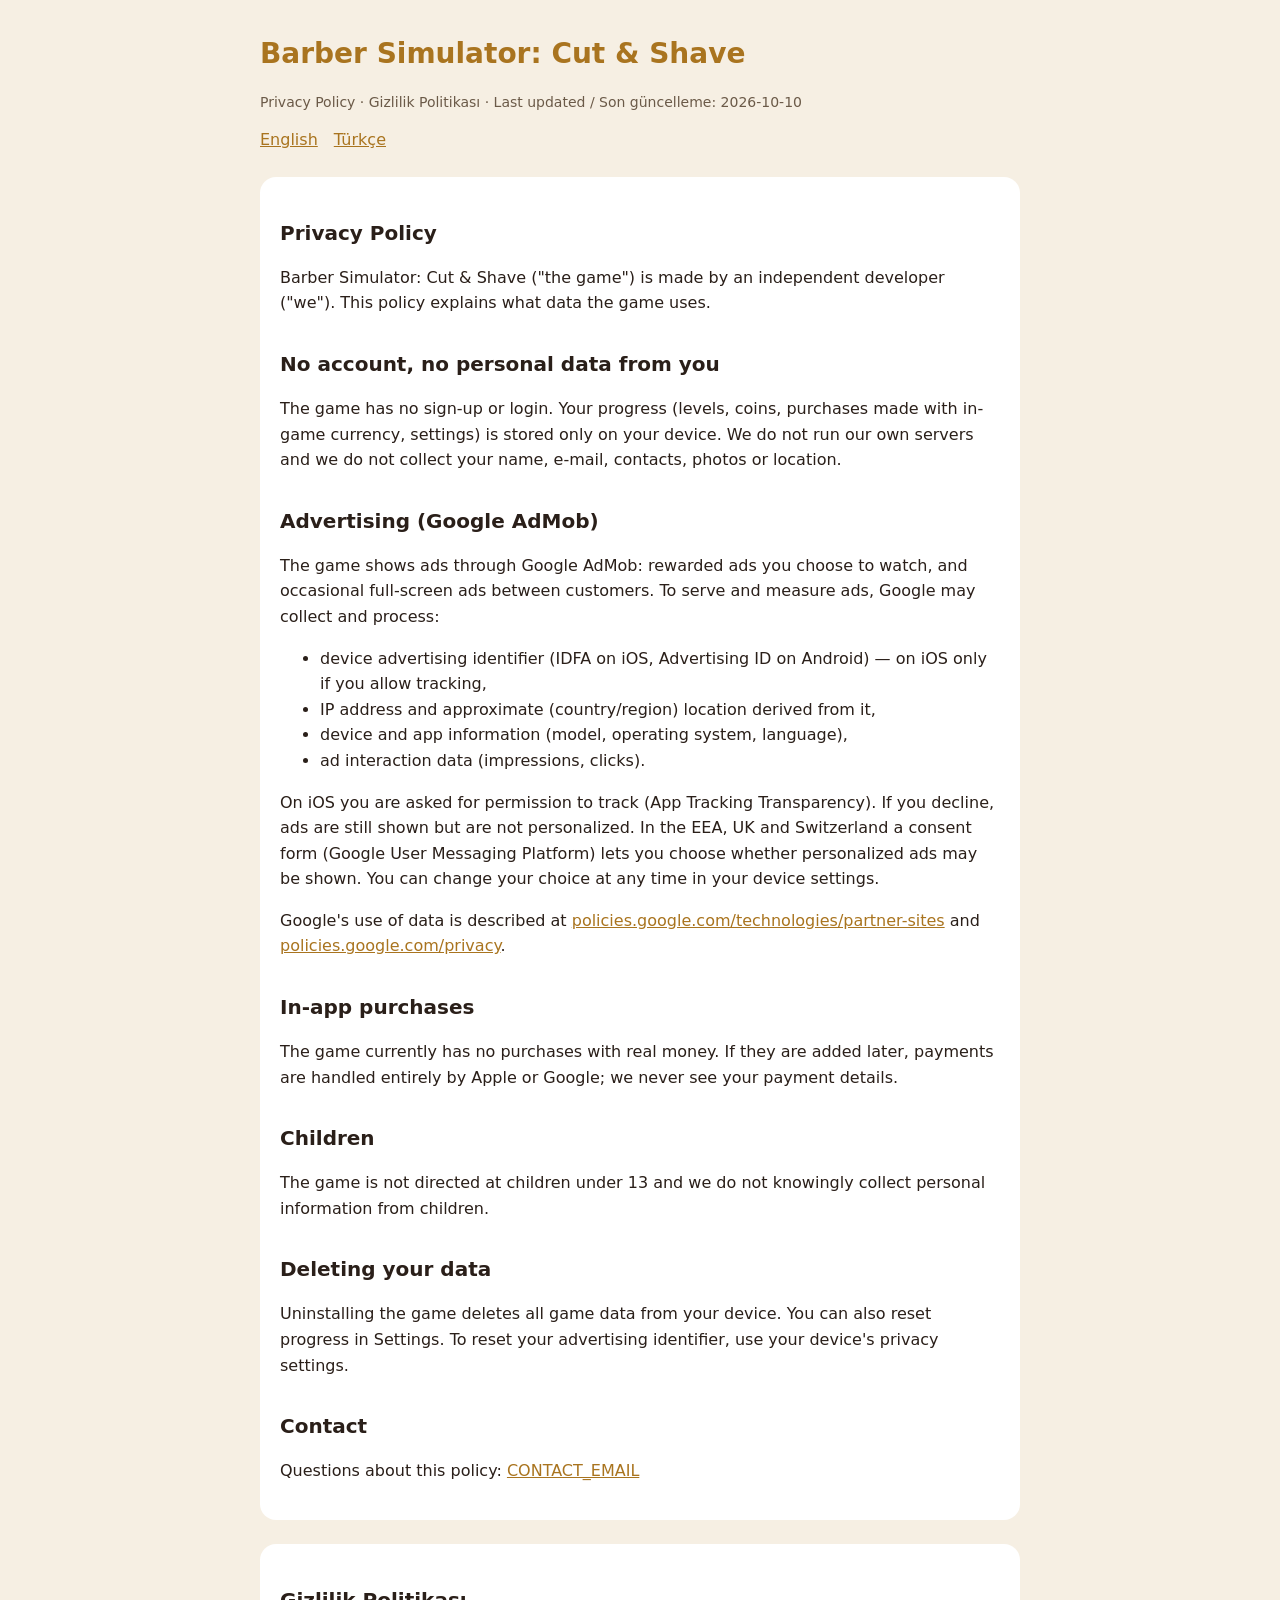
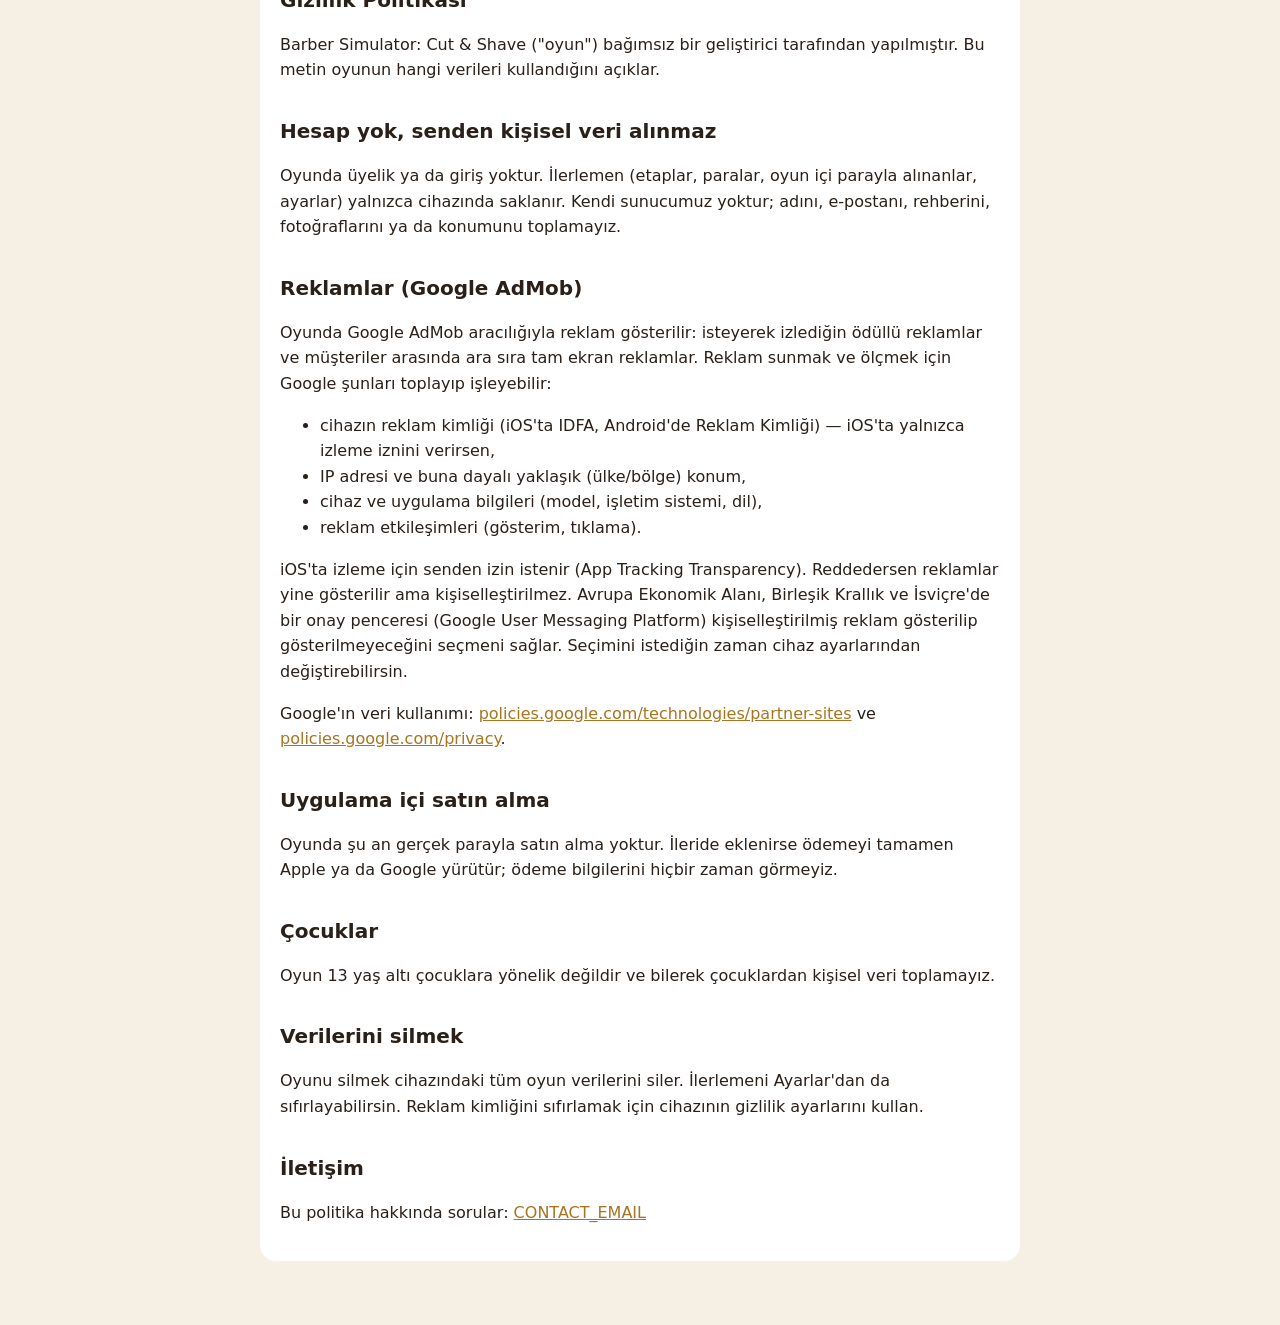
==== index.html @ f8cf5df9 "Gizlilik politikası sayfası (İngilizce + Türkçe) Co-Authored-By: Claude Opus 5.5 <noreply@anthropic." ====
<!doctype html>
<html lang="en">
<head>
<meta charset="utf-8">
<meta name="viewport" content="width=device-width, initial-scale=1">
<title>Barber Simulator — Privacy Policy</title>
<style>
  :root { --bg:#1c1511; --card:#2a1f19; --text:#f3e7d3; --muted:#c4b29c; --gold:#dda53c; }
  @media (prefers-color-scheme: light) {
    :root { --bg:#f6efe3; --card:#ffffff; --text:#2a1f19; --muted:#6b5a48; --gold:#a9741f; }
  }
  body { margin:0; background:var(--bg); color:var(--text);
         font:16px/1.6 -apple-system, system-ui, "Segoe UI", Roboto, sans-serif; }
  main { max-width:760px; margin:0 auto; padding:32px 16px 64px; }
  h1 { color:var(--gold); margin:0 0 4px; font-size:28px; }
  h2 { margin:32px 0 8px; font-size:20px; }
  section { background:var(--card); border-radius:16px; padding:8px 20px 20px; margin-top:24px; }
  .muted { color:var(--muted); font-size:14px; }
  a { color:var(--gold); }
  nav a { margin-right:16px; }
</style>
</head>
<body>
<main>
  <h1>Barber Simulator: Cut &amp; Shave</h1>
  <p class="muted">Privacy Policy · Gizlilik Politikası · Last updated / Son güncelleme: 2026-10-10</p>
  <nav><a href="#en">English</a><a href="#tr">Türkçe</a></nav>

  <section id="en">
    <h2>Privacy Policy</h2>
    <p>Barber Simulator: Cut &amp; Shave ("the game") is made by an independent developer ("we"). This policy explains what data the game uses.</p>

    <h2>No account, no personal data from you</h2>
    <p>The game has no sign-up or login. Your progress (levels, coins, purchases made with in-game currency, settings) is stored only on your device. We do not run our own servers and we do not collect your name, e-mail, contacts, photos or location.</p>

    <h2>Advertising (Google AdMob)</h2>
    <p>The game shows ads through Google AdMob: rewarded ads you choose to watch, and occasional full-screen ads between customers. To serve and measure ads, Google may collect and process:</p>
    <ul>
      <li>device advertising identifier (IDFA on iOS, Advertising ID on Android) — on iOS only if you allow tracking,</li>
      <li>IP address and approximate (country/region) location derived from it,</li>
      <li>device and app information (model, operating system, language),</li>
      <li>ad interaction data (impressions, clicks).</li>
    </ul>
    <p>On iOS you are asked for permission to track (App Tracking Transparency). If you decline, ads are still shown but are not personalized. In the EEA, UK and Switzerland a consent form (Google User Messaging Platform) lets you choose whether personalized ads may be shown. You can change your choice at any time in your device settings.</p>
    <p>Google's use of data is described at <a href="https://policies.google.com/technologies/partner-sites">policies.google.com/technologies/partner-sites</a> and <a href="https://policies.google.com/privacy">policies.google.com/privacy</a>.</p>

    <h2>In-app purchases</h2>
    <p>The game currently has no purchases with real money. If they are added later, payments are handled entirely by Apple or Google; we never see your payment details.</p>

    <h2>Children</h2>
    <p>The game is not directed at children under 13 and we do not knowingly collect personal information from children.</p>

    <h2>Deleting your data</h2>
    <p>Uninstalling the game deletes all game data from your device. You can also reset progress in Settings. To reset your advertising identifier, use your device's privacy settings.</p>

    <h2>Contact</h2>
    <p>Questions about this policy: <a href="mailto:CONTACT_EMAIL">CONTACT_EMAIL</a></p>
  </section>

  <section id="tr">
    <h2>Gizlilik Politikası</h2>
    <p>Barber Simulator: Cut &amp; Shave ("oyun") bağımsız bir geliştirici tarafından yapılmıştır. Bu metin oyunun hangi verileri kullandığını açıklar.</p>

    <h2>Hesap yok, senden kişisel veri alınmaz</h2>
    <p>Oyunda üyelik ya da giriş yoktur. İlerlemen (etaplar, paralar, oyun içi parayla alınanlar, ayarlar) yalnızca cihazında saklanır. Kendi sunucumuz yoktur; adını, e-postanı, rehberini, fotoğraflarını ya da konumunu toplamayız.</p>

    <h2>Reklamlar (Google AdMob)</h2>
    <p>Oyunda Google AdMob aracılığıyla reklam gösterilir: isteyerek izlediğin ödüllü reklamlar ve müşteriler arasında ara sıra tam ekran reklamlar. Reklam sunmak ve ölçmek için Google şunları toplayıp işleyebilir:</p>
    <ul>
      <li>cihazın reklam kimliği (iOS'ta IDFA, Android'de Reklam Kimliği) — iOS'ta yalnızca izleme iznini verirsen,</li>
      <li>IP adresi ve buna dayalı yaklaşık (ülke/bölge) konum,</li>
      <li>cihaz ve uygulama bilgileri (model, işletim sistemi, dil),</li>
      <li>reklam etkileşimleri (gösterim, tıklama).</li>
    </ul>
    <p>iOS'ta izleme için senden izin istenir (App Tracking Transparency). Reddedersen reklamlar yine gösterilir ama kişiselleştirilmez. Avrupa Ekonomik Alanı, Birleşik Krallık ve İsviçre'de bir onay penceresi (Google User Messaging Platform) kişiselleştirilmiş reklam gösterilip gösterilmeyeceğini seçmeni sağlar. Seçimini istediğin zaman cihaz ayarlarından değiştirebilirsin.</p>
    <p>Google'ın veri kullanımı: <a href="https://policies.google.com/technologies/partner-sites">policies.google.com/technologies/partner-sites</a> ve <a href="https://policies.google.com/privacy">policies.google.com/privacy</a>.</p>

    <h2>Uygulama içi satın alma</h2>
    <p>Oyunda şu an gerçek parayla satın alma yoktur. İleride eklenirse ödemeyi tamamen Apple ya da Google yürütür; ödeme bilgilerini hiçbir zaman görmeyiz.</p>

    <h2>Çocuklar</h2>
    <p>Oyun 13 yaş altı çocuklara yönelik değildir ve bilerek çocuklardan kişisel veri toplamayız.</p>

    <h2>Verilerini silmek</h2>
    <p>Oyunu silmek cihazındaki tüm oyun verilerini siler. İlerlemeni Ayarlar'dan da sıfırlayabilirsin. Reklam kimliğini sıfırlamak için cihazının gizlilik ayarlarını kullan.</p>

    <h2>İletişim</h2>
    <p>Bu politika hakkında sorular: <a href="mailto:CONTACT_EMAIL">CONTACT_EMAIL</a></p>
  </section>
</main>
</body>
</html>
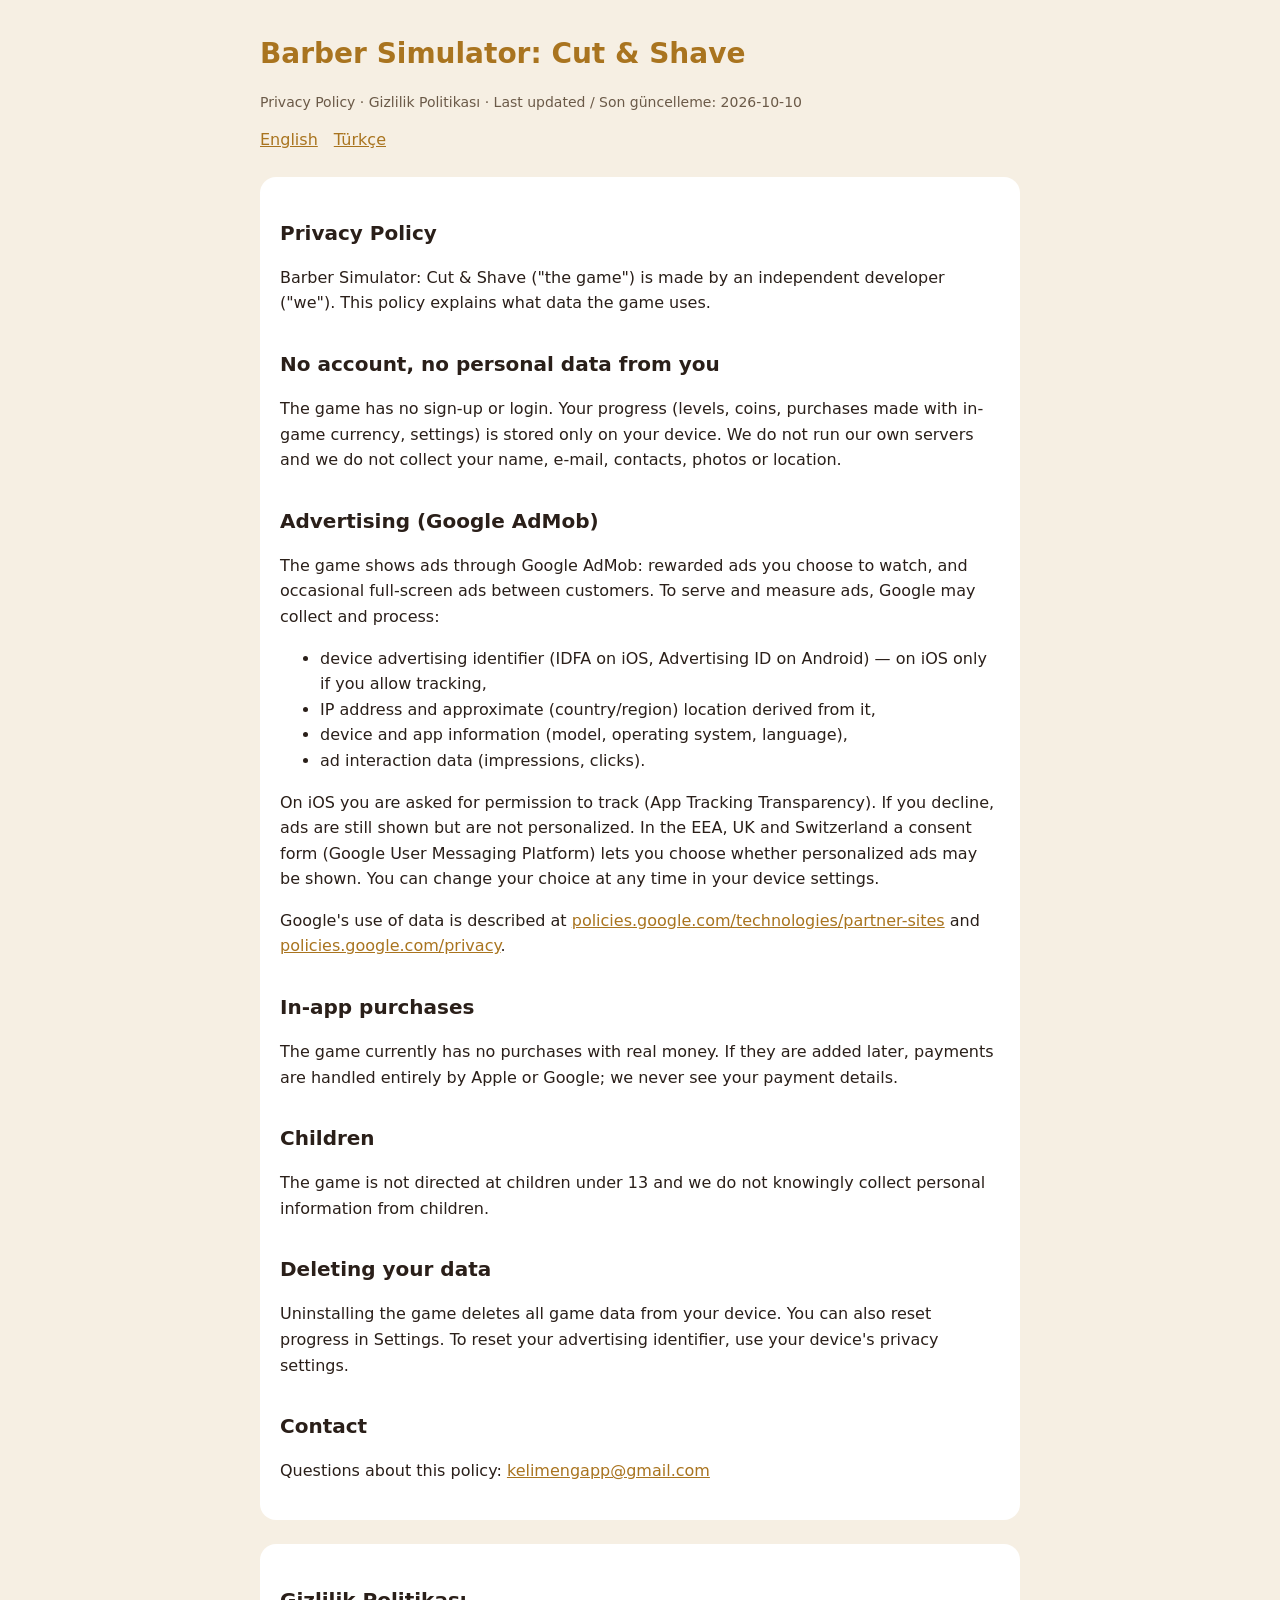
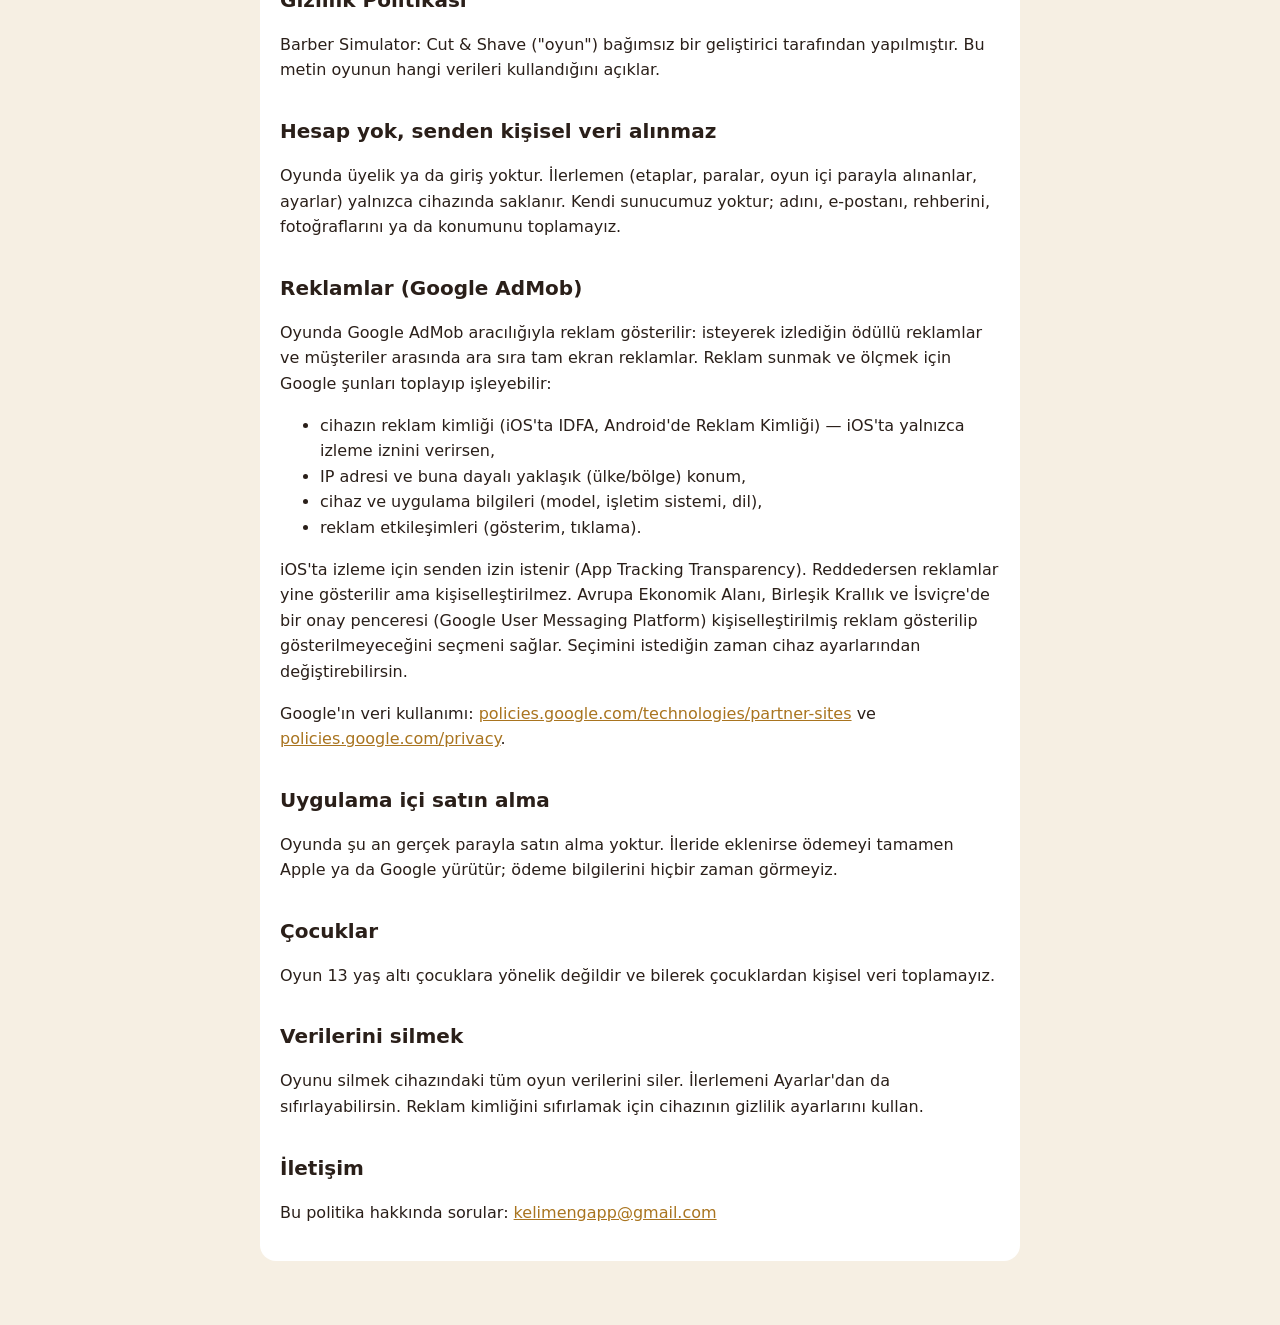
==== commit 065e203d: "İletişim e-postası: kelimengapp@gmail.com Co-Authored-By: Claude Opus 5.5 <noreply@anthropic.com>" ====
--- a/index.html
+++ b/index.html
@@ -54,7 +54,7 @@
     <p>Uninstalling the game deletes all game data from your device. You can also reset progress in Settings. To reset your advertising identifier, use your device's privacy settings.</p>
 
     <h2>Contact</h2>
-    <p>Questions about this policy: <a href="mailto:CONTACT_EMAIL">CONTACT_EMAIL</a></p>
+    <p>Questions about this policy: <a href="mailto:kelimengapp@gmail.com">kelimengapp@gmail.com</a></p>
   </section>
 
   <section id="tr">
@@ -85,7 +85,7 @@
     <p>Oyunu silmek cihazındaki tüm oyun verilerini siler. İlerlemeni Ayarlar'dan da sıfırlayabilirsin. Reklam kimliğini sıfırlamak için cihazının gizlilik ayarlarını kullan.</p>
 
     <h2>İletişim</h2>
-    <p>Bu politika hakkında sorular: <a href="mailto:CONTACT_EMAIL">CONTACT_EMAIL</a></p>
+    <p>Bu politika hakkında sorular: <a href="mailto:kelimengapp@gmail.com">kelimengapp@gmail.com</a></p>
   </section>
 </main>
 </body>
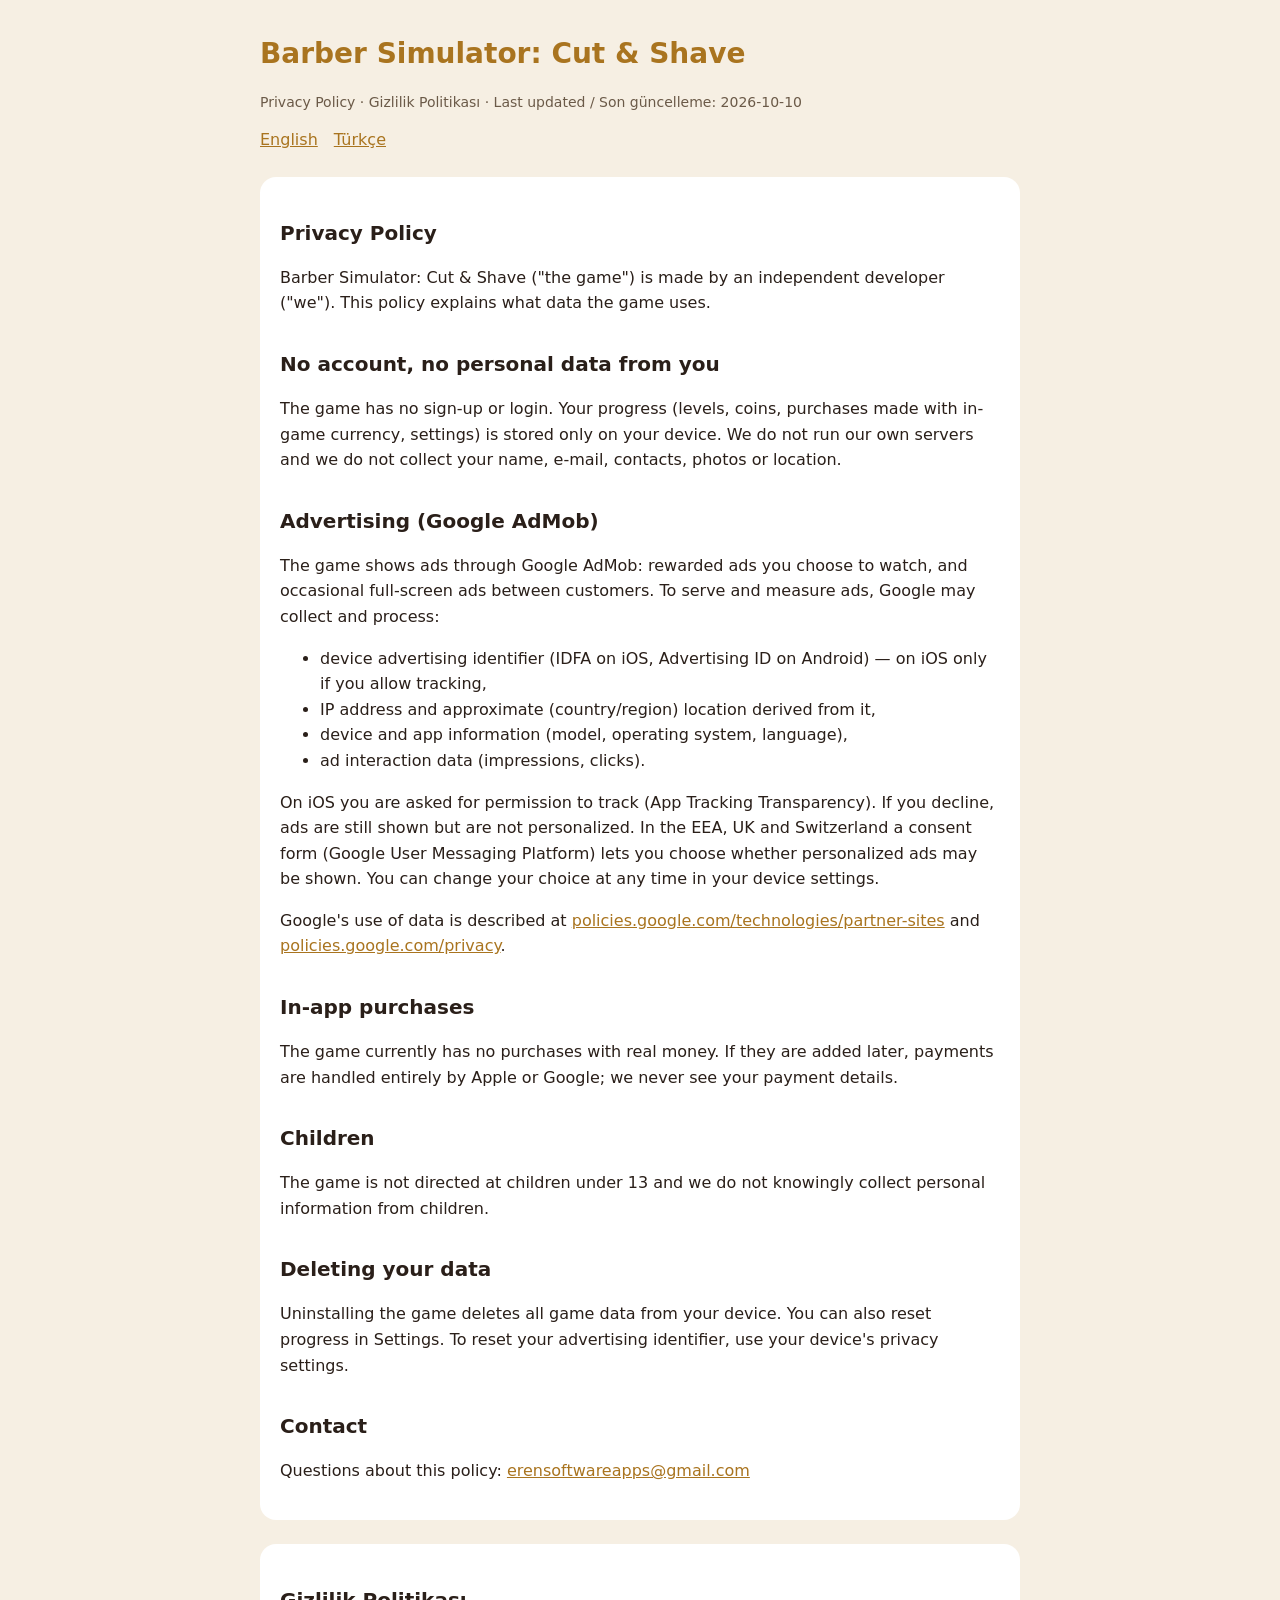
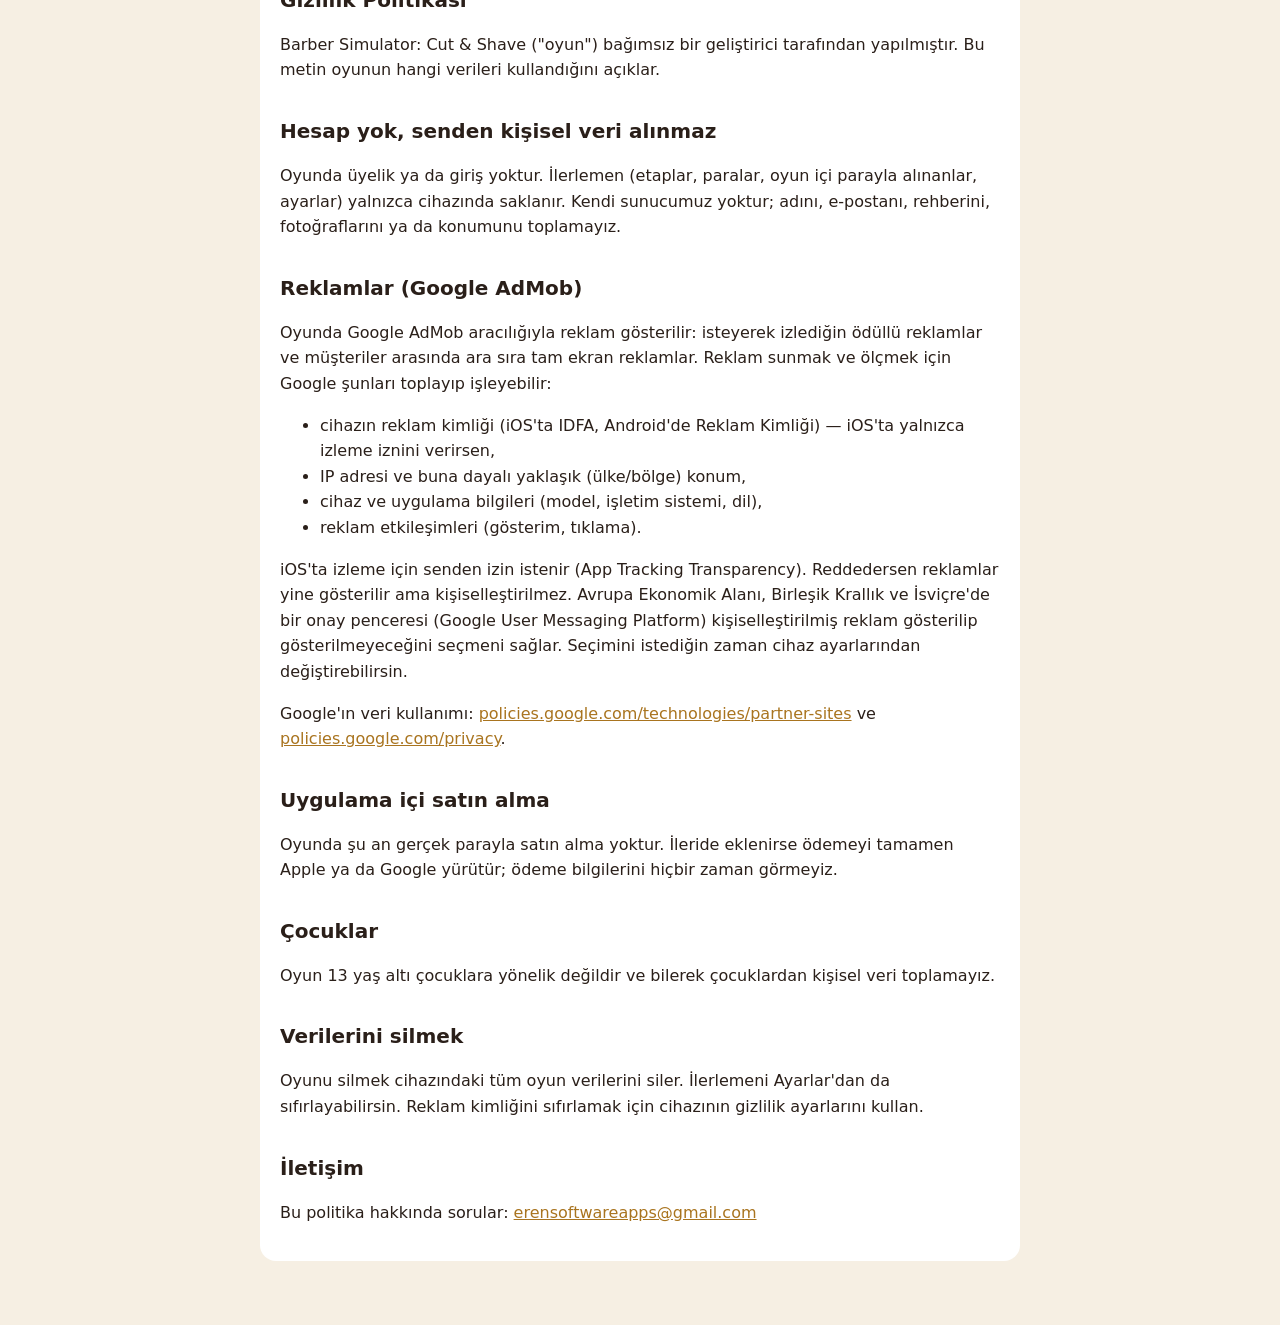
==== commit ffa7c599: "Barber Simulator gizlilik sayfası: iletişim adresi erensoftwareapps@gmail.com Co-Authored-By: Claude" ====
--- a/index.html
+++ b/index.html
@@ -54,7 +54,7 @@
     <p>Uninstalling the game deletes all game data from your device. You can also reset progress in Settings. To reset your advertising identifier, use your device's privacy settings.</p>
 
     <h2>Contact</h2>
-    <p>Questions about this policy: <a href="mailto:kelimengapp@gmail.com">kelimengapp@gmail.com</a></p>
+    <p>Questions about this policy: <a href="mailto:erensoftwareapps@gmail.com">erensoftwareapps@gmail.com</a></p>
   </section>
 
   <section id="tr">
@@ -85,7 +85,7 @@
     <p>Oyunu silmek cihazındaki tüm oyun verilerini siler. İlerlemeni Ayarlar'dan da sıfırlayabilirsin. Reklam kimliğini sıfırlamak için cihazının gizlilik ayarlarını kullan.</p>
 
     <h2>İletişim</h2>
-    <p>Bu politika hakkında sorular: <a href="mailto:kelimengapp@gmail.com">kelimengapp@gmail.com</a></p>
+    <p>Bu politika hakkında sorular: <a href="mailto:erensoftwareapps@gmail.com">erensoftwareapps@gmail.com</a></p>
   </section>
 </main>
 </body>
